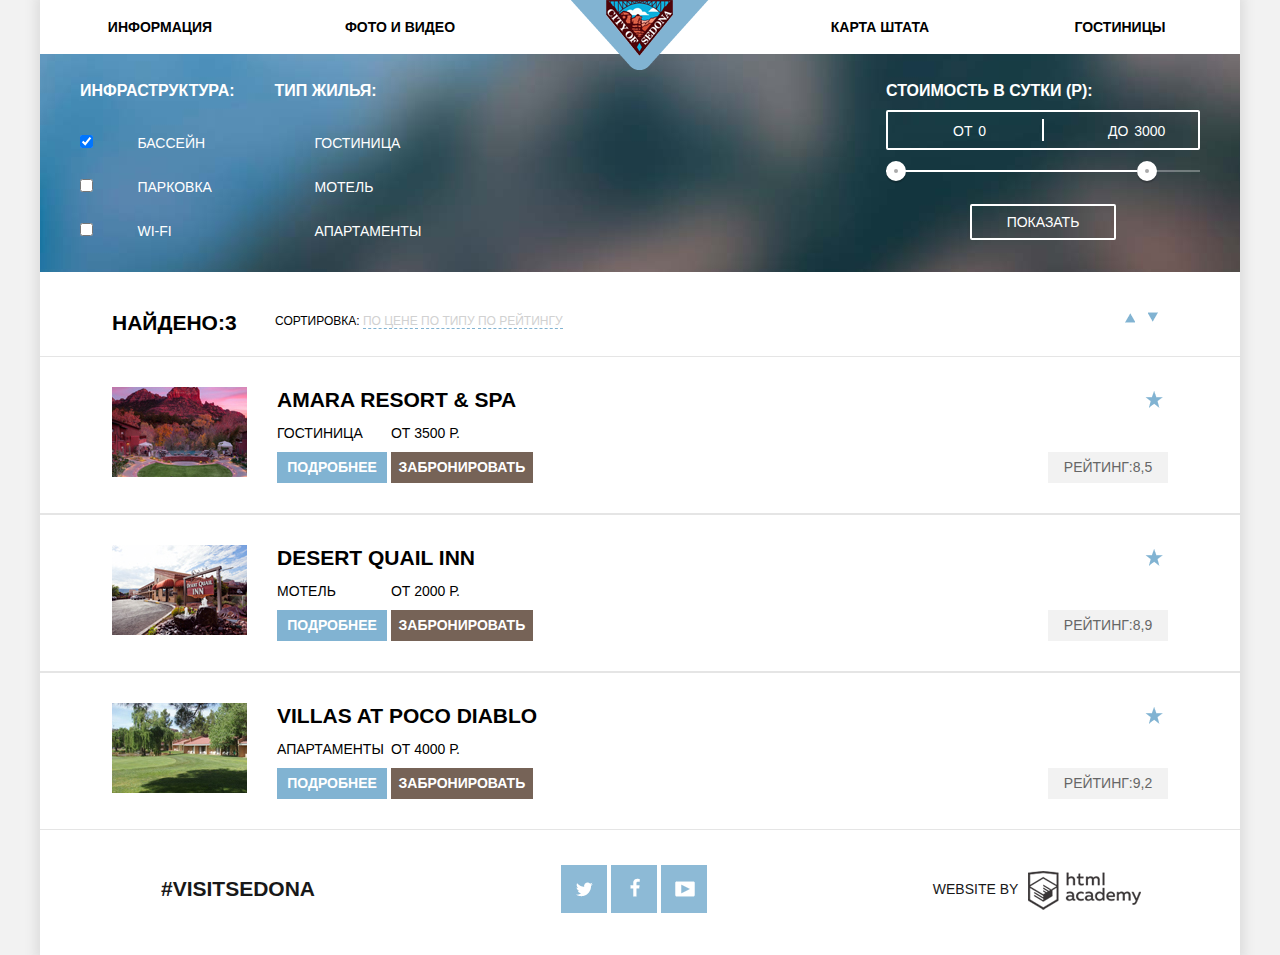
==== hotels.html @ 9c7e6ac4 "Декоративные элементы" ====
<!DOCTYPE html>
<html lang="ru">
  <head>
    <meta charset="utf-8">
    <title>Седона</title>
    <link rel="stylesheet" href="css/normalize.css">
    <link rel="stylesheet" href="css/style.css">
  </head>
  <body>
    <main class="container">
      <header class="main-header clearfix">
        <nav class="main-navigation">
            <ul class="left-side">
              <li>
                <a href="#">Информация</a>
              </li>
              <li>
                <a href="#">Фото и видео</a>
              </li>
            </ul>
            <a class="logo" href="#"><img src="img/main_page.png" width="138" height="70" alt="Седона"></a>
            <ul class="right-side">
              <li>
                <a href="#">Карта штата</a>
              </li>
              <li>
                <a href="#">Гостиницы</a>
              </li>
            </ul>
        </nav>    
      </header>
      <div class="search-form-hotels clearfix">
          <form type="post" action="#">
            <div class="infrastructure">
              <div class="form-title">Инфраструктура:</div>
              <input name="filters" id="pool" type="checkbox" checked value="бассейн">
              <label for="pool">Бассейн</label><br>
              <input name="filters" id="parking" type="checkbox" value="парковка">
              <label for="parking">Парковка</label><br>
              <input name="filters" id="wi-fi" type="checkbox" value="wi-fi">
              <label for="wi-fi">Wi-fi</label><br>
            </div>
            <div class="house-type">
              <div class="form-title">Тип жилья:</div>
              <input name="filters" id="hotel" type="checkbox" checked value="гостиница">
              <label for="hotel">Гостиница</label><br>
              <input name="filters" id="motel" type="checkbox" checked value="мотель">
              <label for="motel">Мотель</label><br>
              <input name="filters" id="apartments" type="checkbox" checked value="апартаменты">
              <label for="apartments">Апартаменты</label><br>
            </div>
            <div class="cost">
              <div class="form-title">Стоимость в сутки (Р):</div>
              <div class="price-control">
                <label class="min-price">от <input type="text" name="min-price" value="0"></label>
                <label class="max-price">до <input type="text" name="max-price" value="3000"></label>
              </div>              
              <div class="range-controls">
                <div class="scale">
                  <div class="bar"></div>
                </div>
                <div class="range-toggle range-toggle-min"></div>
                <div class="range-toggle range-toggle-max"></div>
              </div>
              <input class="btn-show" type="submit" value="Показать">
            </div>
          </form>
        </div>
        <div class="search-results">
          <div class="results-title clearfix">            
            <h2>Найдено:3</h2>
            <div class="sort-type">
              Сортировка:
              <a href="#">По цене</a>
              <a href="#">По типу</a>
              <a href="#">По рейтингу</a>
            </div>
            <div>
              <a href="#" class="ascending">По возрастанию</a>
              <a href="#" class="descending">По убыванию</a>
            </div>
          </div>
          <div class="results clearfix">
            <img class="results-img" src="img/hotel.jpg" width="135" height="90" alt="отель">
            <div class="results-info">
              <a href="#" class="hotel-name">Amara resort & Spa</a><br>
              <p class="hotel-type">Гостиница</p>
              <p class="hotel-price">от 3500 р.</p><br>
              <div class="details-btn"><a href="#">Подробнее</a></div>
              <div class="reserve-btn"><a href="#">Забронировать</a></div>
             </div>
            <div class="star star-4">четыре звезды</div>
            <div class="rating">Рейтинг:8,5</div>          
            </div>
          <div class="results clearfix">
            <img class="results-img" src="img/motel.jpg" width="135" height="90" alt="отель">
            <div class="results-info">
              <a href="#" class="hotel-name">Desert Quail Inn</a><br>
              <p class="hotel-type">Мотель</p>
              <p class="hotel-price">от 2000 р.</p><br>
              <div class="details-btn"><a href="#">Подробнее</a></div>
              <div class="reserve-btn"><a href="#">Забронировать</a></div>
            </div>
            <div class="star star-2">две звезды</div>
            <div class="rating">Рейтинг:8,9</div>
          </div>
          <div class="results clearfix">
            <img class="results-img" src="img/apartments.jpg" width="135" height="90" alt="отель">
            <div class="results-info">
              <a href="#" class="hotel-name">Villas at Poco Diablo</a><br>
              <p class="hotel-type">Апартаменты</p>
              <p class="hotel-price">от 4000 р.</p><br>
              <div class="details-btn"><a href="#">Подробнее</a></div>
              <div class="reserve-btn"><a href="#">Забронировать</a></div>
            </div>
            <div class="star star-3">три звезды</div>
            <div class="rating">Рейтинг:9,2</div>
          </div>
        </div>
    <footer class="main-footer">
        <div class="">
          <section class="footer-hashtag">
            <a href="#">#VISITSEDONA</a>
          </section>
          <section class="footer-social">
            <a class="social-btn social-btn-twt" href="#">Твиттер</a>
            <a class="social-btn social-btn-fb" href="#">Фейсбук</a>
            <a class="social-btn social-btn-tube" href="#">Ютьюб</a>
          </section>
           <section class="footer-copyright">
            <p>WEBSITE BY</p>
            <a class="btn-copyright" href="https://htmlacademy.ru"><img src="img/html_academy.png" width="113" height="39" alt="HTML Academy"></a>
          </section>
        </div>
      </footer>
    </main>
  </body>
</html>
---- css/style.css ----
body {
  font-size: 14px;
  line-height: 26px;
  font-family: "PT Sans", "arial", sans-serif;
  font-weight: 700;
  text-transform: uppercase;
  padding: 0;
  margin: 0;
  background-color: #f2f2f2;
}

.clearfix:after {
  content: "";
  display: table;
  clear: both;
}

.container {
  min-width: 768px;
  max-width: 1200px;
  margin: 0 auto;
  text-align: center;
  box-shadow: 0 0 10px 5px #dedede;
  background-color: #ffffff;
}

.main-navigation {
  position: relative;
}

.main-navigation a {
  color: #000000;
  text-decoration: none;
  padding: 14px 0;
  font-weight: bold;
  font-size: 14px;
  line-height: 26px;
  display: inline-block;
  vertical-align: top;
}

.main-navigation a:hover {
 color: #81b3d2; 
}

.main-navigation img {
  width: 138px;
  height: 70px;
  position: absolute;
  top: 0;
  left: 50%;
  z-index: 1;
  margin-left: -69px;
}

.main-navigation ul {
  display: table;
  table-layout: fixed;
  font-size: 0;
  width: 40%;
}

.main-navigation li {
  display: table-cell;
}

.left-side {
  float: left;
  padding: 0;
}

.right-side {
  float: right;
}

.main-img {
  padding: 0;
  font-size: 0;
  width: 100%;
  max-height: 509px;
  background-color: #e1edf5;
  position: relative;
  border: none;
}

.background {
  width: 100%;
  overflow: hidden;
  max-height: 509px;
}

.img-text {
  position: absolute;
  left: 50%;
  top: 78px;
  width: 458px;
  height: 352px;
  margin-bottom: 80px;
  margin-left: -229px;
}

.mask {
  position: absolute;
  bottom: 0;
  left: 0;
  width: 100%;
}

.main-info {
  font-size: 21px;
  line-height: 26px;
  margin-top: 61px;
}

.main-info-reasons {
  font-size: 14px;
  line-height: 26px;
  margin: 28px 0;
  font-weight: 100;
}

.reason-one {
  width: 100%;
  height: 256px;
  text-align: center;
  margin: 50px 0;
  font-size: 0;
}

.reason-one-general {
  width: 33%;
  height: 216px;
  float: left;
  background-color: #81b3d2;
  font-size: 21px;
  line-height: 21px;
  color: #ffffff;
  padding: 20px 0;
  margin: 0;  
}

.reason-headline {
  display: block;
  margin: 0;
  margin-top: 34px;
  font-size: 21px;
}

.reason-number {
  display: block;
  font-size: 14px;
  line-height: 21px;
  padding: 0 50px;
  margin-top: 24px;
  font-weight: 100;
}

.reason-text {
  display: inline-block;
  font-size: 14px;
  font-weight: 100;
  padding: 0 50px;
  margin-top: 6px;
}

.reason-one-img {
  width: 67%;
  height: 256px;
  float: right;
  overflow: hidden;
  padding: 0;
  margin: 0;
}

.reason-one-img img {
  width: 100%;
  height: 256px;
  overflow: hidden;
}

.features {
  height: 260px;
  display: inline-block;
  vertical-align: middle;
  text-align: center;
  margin: 10px 0;
}

.reason-content {
  width: 33%;
  float: left;
  margin-right: 6px;
}

.reason-content:nth-child(2) {
  margin-top: 1px;
}

.reason-content:last-child {
  margin-right: 0;
  margin-top: -3px;
}

.reason-content h3 {
  font-size: 21px;
  line-height: 21px;
}

.content-text {
  display: block;
  font-size: 14px;
  line-height: 21px;
  padding: 0 55px;
  margin-top: 24px;
  font-weight: 100;
}

.reason-two-img {
  width: 67%;
  float: left;
  height: 256px;
  overflow: hidden;
  padding: 0;
  margin: 0;
}

.reason-two-general {
  width: 33%;
  height: 216px;
  float: right;
  background-color: #81b3d2;
  font-size: 21px;
  line-height: 21px;
  color: #ffffff;
  padding: 20px 0;
  margin: 0; 
}

.reason-two .reason-text  {
  margin-top: 8px;
  padding: 0 45px;
}

.reasons {
  width: 100%;
  height: 200px;
  display: inline-block;
  vertical-align: middle;
  text-align: center;
  margin: 0;
  background-color: #eeeeee;
  padding: 27px 0;
}

.reason-rest-content {
  width: 33%;
  float: left;
  margin-right: 6px;
}

.reason-rest-content:last-child {
  margin-right: 0;
}

.reasons h3 {  
  font-size: 21px;
  line-height: 21px;
}

.reason-number {
  display: block;
  font-size: 14px;
  line-height: 21px;
  padding: 0 60px;
  margin-top: 24px;
  font-weight: 100;
  word-spacing: 2px;
}

.reason-rest-content .content-text {
  margin-top: 20px;
}

.hotel-reserve {
  margin-top: 57px;
}

.interest {
  font-size: 30px;
  margin-bottom: 30px;
}

.text {
  font-size: 14px;
  line-height: 24px;
  margin-bottom: 45px;
  font-weight: 100;
}

.search-form {
  width: 568px;
  margin: 0 auto;
  text-align: center;
  position: relative;
}

.form-btn {
  font-size: 21px;
  line-height: 27px;
  display: block;
  padding: 30px 0;
  text-decoration: none;
  color: #ffffff;
  background-color: #766357;
}

.form-hidden {
  padding: 55px;
  position: absolute;
  top: 85px;
  left: 0;
  background-color: #ffffff;
  text-align: left;
}

.dates {
  margin-bottom: 30px;
  width: 100%;
}

.dates label {
  display: inline-block;
  width: 93px;
  font-size: 14px;
  line-height: 26px;
  margin-right: 15px;
}

.dates input {
  display: inline-block;
  padding: 5px 10px;
  background-color: #f2f2f2;
  border: none;
  width: 325px;
}

.adults {
  margin-top: 3px;
  float:left;
}

.adults label {
  width: 93px;
  margin-right: 15px;
}

.adults input {
  padding: 5px 10px;
  background-color: #f2f2f2;
  border: none;
  width: 94px;
  margin-left: 20px;
}

.adults input:before {
  
}

.kids {
  margin-top: 3px;
  float: right;
}

.kids label {
  width: 100px;
  margin-right: 15px;
}

.kids input {
  padding: 5px 10px;
  background-color: #f2f2f2;
  border: none;
  width: 94px;
  margin-left: 10px;
}

.btn {
  width: 458px;
  background-color: #81b3d2;
  text-decoration: none;
  font-size: 21px;
  line-height: 26px;
  color: #ffffff;
  padding: 14px 0;
  margin-top: 55px;
  text-transform: uppercase;
}

.btn:hover {
  background-color: #669ec0;
}

.map {
  width: 100%;
  height: 593px;
  margin-bottom: -128px;
  overflow: hidden;
}

.search-form-hotels {
  width: 100%;
  background: #6686ac url(../img/back_filter.jpg) no-repeat center;
  color: #ffffff;
  text-align: left;
  padding-top: 26px;
  font-weight: 600;
  font-size: 16px;
  line-height: 21px;
}

.infrastructure {
  float: left;
  margin-left: 40px;
  padding-bottom: 30px;
}

.infrastructure label {
  display: inline-block;
  padding-left: 40px;
  font-size: 14px;
  font-weight: 100;
  margin-top: 23px;
  cursor: pointer;
}

.infrastructure input {
  position: relative;
}
  
.house-type {
  float: left;
  margin-left: 40px;
  padding-bottom: 30px;
}

.house-type label {
  display: inline-block;
  padding-left: 40px;
  font-size: 14px;
  font-weight: 100;
  margin-top: 23px;
  cursor: pointer;
}

.house-type input {
  display: none;
}

.cost {
  float: right;
  margin-right: 40px;
}

.form-title {
  margin-bottom: 9px;
  font-weight: 600;
  font-size: 16px;
  line-height: 21px;
}

.price-control {
  height: 36px;
  margin-bottom: 20px;
  border: 2px solid #ffffff;
  border-radius: 2px;
  font-size: 0;
  position: relative;
}

.price-control::after {
  content: "";
  position: absolute;
  width: 2px;
  height: 22px;
  background: #ffffff;
  top: 50%;
  left: 50%;
  transform: translate(-50%, -50%);
}

.price-control label {
  display: inline-block;
  font-size: 14px;
  line-height: 38px;
  vertical-align: top;
  cursor: pointer;
  font-weight: 100;
}

.price-control .min-price,
.price-control .max-price {
  width: 90px;
  padding-left: 65px;
}

.price-control input {
  width: 50px;
  margin: 0;
  margin-top: -1px;
  color: inherit;
  font: inherit;
  background: none;
  border: none;
}

.range-controls {
  position: relative;
  margin-bottom: 32px;
}

.range-controls .scale {
  height: 2px;
  background: rgba(255, 255, 255, 0.3);
}

.range-controls .bar {
  width: 80%;
  height: 2px;
  background: #ffffff;
}

.range-toggle {
  position: absolute;
  top: -9px;
  width: 4px;
  height: 4px;
  background: #ababab;
  border: 8px solid #ffffff;
  border-radius: 50%;
  box-shadow: 0 2px 1px 0 rgba(0, 1, 1, 0.2);
  cursor: pointer;
}

.range-toggle:hover {
  background: #1c4f80;
}

.range-toggle-min {
  left: 0;
}

.range-toggle-max {
  left: 80%;
}

.btn-show {
  display: block;
  margin: 0 auto;
  padding: 6px 35px;
  font-size: 14px;
  line-height: 20px;
  color: #ffffff;
  text-transform: uppercase;
  background: transparent;
  border: 2px solid #ffffff;
  border-radius: 2px;
  outline: none;
  cursor: pointer;
  font-weight: 200;
}

.btn-show:hover {
  color: #000000;
  background: #ffffff;
}

.search-results {
  width: 100%;
}

.results-title {
  display: inline-block;
  padding: 38px 0;
  width: 100%;
  position: relative;
}

.results-title h2 {
  position: absolute;
  left: 72px;  
  margin: 0;
  margin-right: 52px;
}

.sort-type {
  position: absolute;
  left: 235px;
  top: 40px;
  font-size: 12px;
  line-height: 18px;
  font-weight: 100;
}

.sort-type a {
  text-decoration: none;
  color: #d1d1d1;
  border-bottom: 1px dashed #81b3d2;
  cursor: pointer;
}

.ascending {
  text-decoration: none;
  font-size: 0;
  position: absolute;
  top: 40px;
  right: 105px;
  width: 10px;
  height: 11px;
  background: #ffffff url(../img/sprite.png) no-repeat center;
  background-position: -15px -54px;
  cursor: pointer;
}

.descending {
  text-decoration: none;
  font-size: 0;
  position: absolute;
  top: 40px;
  right: 82px;
  width: 10px;
  height: 11px;
  background: #ffffff url(../img/sprite.png) no-repeat center;
  background-position: -15px -54px;
  transform: rotate(180deg);
  cursor: pointer;
}

.sort-type a:hover {
  color: #81b3d2;
  border-bottom: 1px dashed #81b3d2;  
}

.results {
  border-top: 1px solid #e5e5e5;
  border-bottom: 1px solid #e5e5e5;
  padding: 30px 72px;
  position: relative;
}

.results-img {
  float: left;
  margin-right: 30px;
}

.results-info {
  float: left;
  text-align: left;
  vertical-align: top; 
  padding: 0;
}

.hotel-name {
  text-decoration: none;
  color: #000000;
  font-size: 21px;
  line-height: 26px;  
  cursor: pointer;
}

.hotel-name:hover {
  color: #a8c9df;
}

.results-info p {
  display: inline-block;
  margin: 8px 0;
  font-size: 14px;
  line-height: 21px;
  font-weight: 100;
  width: 110px;
}

.details-btn {
  display: inline-block;
  background-color: #81b3d2;
  width: 110px;
  text-align: center;
  font-size: 14px;
  line-height: 21px;
  color: #ffffff;
  padding: 5px 0;
  text-transform: uppercase;
  cursor: pointer;
}

.details-btn a {
  text-decoration: none;
  color: #ffffff;
}

.details-btn:hover {
  background-color: #669ec0;  
}

.reserve-btn {
  display: inline-block;
  background-color: #766357;
  width: 142px;
  text-align: center;
  font-size: 14px;
  line-height: 21px;
  color: #ffffff;
  padding: 5px 0;
  text-transform: uppercase;
  cursor: pointer;
}

.reserve-btn a {
  text-decoration: none;
  color: #ffffff;
}

.reserve-btn:hover {
  background-color: #604e43;
}

.star {
  position: absolute;
  top: 30px;
  right: 72px;
  width: 25px;
  font-size: 0;
  background: #ffffff url(../img/sprite.png) no-repeat center;
  background-position: -38px -185px;
}

.rating {  
  position: absolute;
  color: #666666;
  bottom: 30px;
  right: 72px;
  width: 110px;
  display: inline-block;
  background-color: #f2f2f2;
  font-size: 14px;
  line-height: 21px;
  font-weight: 100;
  padding: 5px;
}

.main-footer {
  color: #000000;
  background-color: #ffffff;
  min-height: 125px;
  position: relative;
  z-index: 1;
  opacity: 0.9;
}

.footer-hashtag {
  width: 33%;
  float: left;
  margin-top: 46px;
}

.footer-hashtag a {
  color: #000000;
  text-decoration: none;
  font-size: 21px;
  font-weight: bold;
}

.footer-social {
  width: 33%;
  float: left; 
  text-align: center;
  margin-top: 35px;
  font-size: 0;
}

.social-btn {
  display: inline-block;
  width: 46px;
  height: 48px;
  margin-right: 4px;
  background: #81b3d2 url(../img/sprite.png) no-repeat center;
  font-size: 0;
  vertical-align: top;
  text-decoration: none;
}

.social-btn:last-child {
  margin-right: 0;
}

.social-btn:hover {
  background-color: #669ec0;
}

.footer-copyright {
  width: 33%;
  float: right;
  margin-top: 32px;
}

.footer-copyright p {
  display: inline-block;
  vertical-align: top;
  margin-left: -10px;
  font-weight: 100;
}

.footer-copyright img {
  margin-left: 6px;
  margin-top: 9px;
}

.social-btn-fb {
    background-position: -21px -107px;
}

.sprite-star {
    background-position: -20px -200px;
}

.social-btn-tube {
    background-position: -26px -240px;
}

.social-btn-twt {
    background-position: -25px -305px;
}
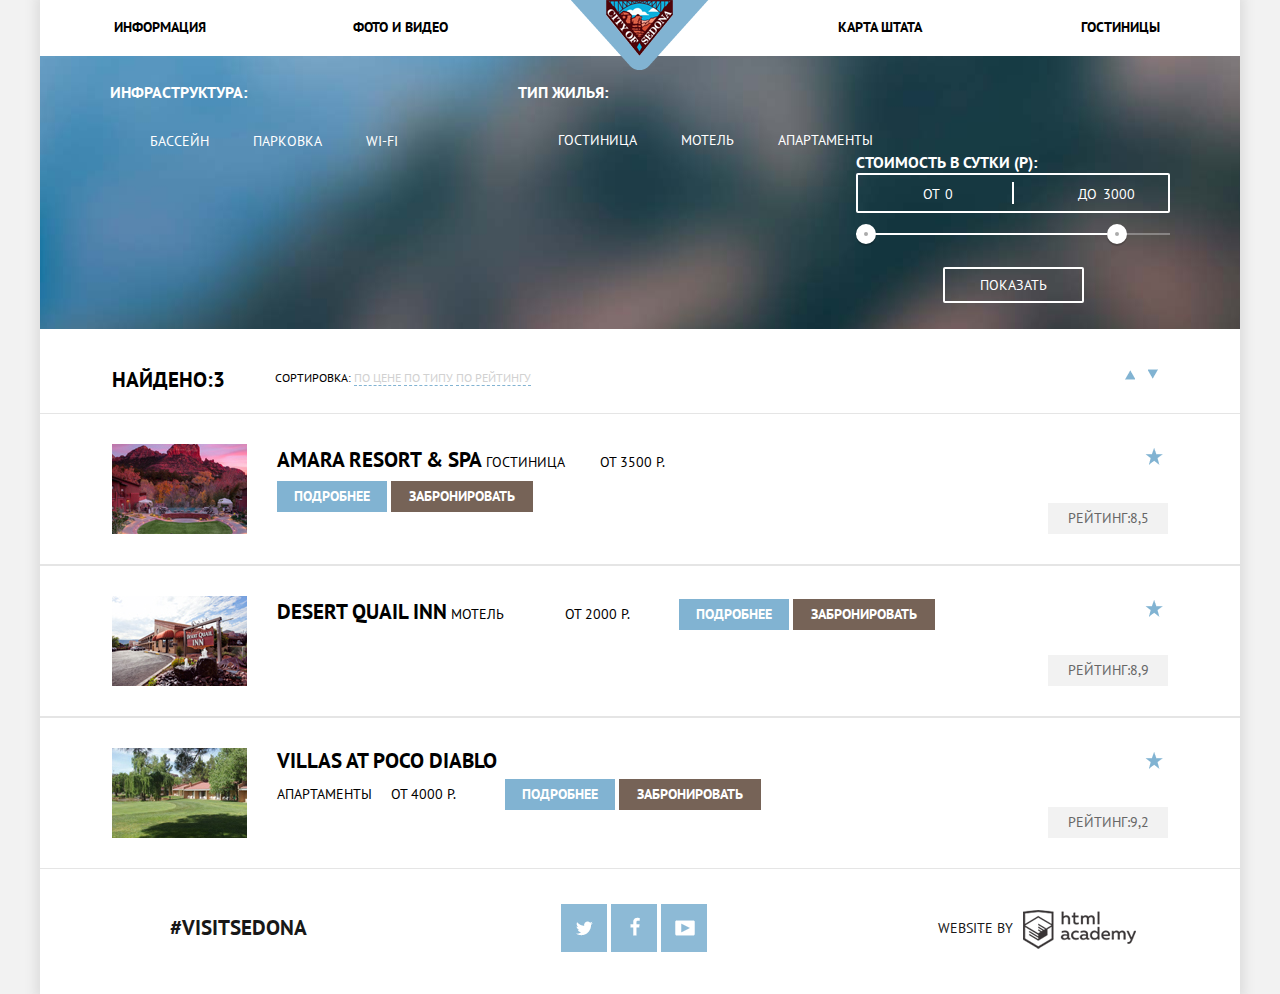
==== commit d0459ca5: "Правочки" ====
--- a/hotels.html
+++ b/hotels.html
@@ -3,6 +3,7 @@
   <head>
     <meta charset="utf-8">
     <title>Седона</title>
+    <link href='https://fonts.googleapis.com/css?family=PT+Sans:400,700&subset=latin,cyrillic' rel='stylesheet' type='text/css'>
     <link rel="stylesheet" href="css/normalize.css">
     <link rel="stylesheet" href="css/style.css">
   </head>
@@ -34,20 +35,20 @@
             <div class="infrastructure">
               <div class="form-title">Инфраструктура:</div>
               <input name="filters" id="pool" type="checkbox" checked value="бассейн">
-              <label for="pool">Бассейн</label><br>
+              <label for="pool">Бассейн</label>
               <input name="filters" id="parking" type="checkbox" value="парковка">
-              <label for="parking">Парковка</label><br>
+              <label for="parking">Парковка</label>
               <input name="filters" id="wi-fi" type="checkbox" value="wi-fi">
-              <label for="wi-fi">Wi-fi</label><br>
+              <label for="wi-fi">Wi-fi</label>
             </div>
             <div class="house-type">
               <div class="form-title">Тип жилья:</div>
               <input name="filters" id="hotel" type="checkbox" checked value="гостиница">
-              <label for="hotel">Гостиница</label><br>
+              <label for="hotel">Гостиница</label>
               <input name="filters" id="motel" type="checkbox" checked value="мотель">
-              <label for="motel">Мотель</label><br>
+              <label for="motel">Мотель</label>
               <input name="filters" id="apartments" type="checkbox" checked value="апартаменты">
-              <label for="apartments">Апартаменты</label><br>
+              <label for="apartments">Апартаменты</label>
             </div>
             <div class="cost">
               <div class="form-title">Стоимость в сутки (Р):</div>
@@ -83,7 +84,7 @@
           <div class="results clearfix">
             <img class="results-img" src="img/hotel.jpg" width="135" height="90" alt="отель">
             <div class="results-info">
-              <a href="#" class="hotel-name">Amara resort & Spa</a><br>
+              <a href="#" class="hotel-name">Amara resort & Spa</a>
               <p class="hotel-type">Гостиница</p>
               <p class="hotel-price">от 3500 р.</p><br>
               <div class="details-btn"><a href="#">Подробнее</a></div>
@@ -95,9 +96,9 @@
           <div class="results clearfix">
             <img class="results-img" src="img/motel.jpg" width="135" height="90" alt="отель">
             <div class="results-info">
-              <a href="#" class="hotel-name">Desert Quail Inn</a><br>
+              <a href="#" class="hotel-name">Desert Quail Inn</a>
               <p class="hotel-type">Мотель</p>
-              <p class="hotel-price">от 2000 р.</p><br>
+              <p class="hotel-price">от 2000 р.</p>
               <div class="details-btn"><a href="#">Подробнее</a></div>
               <div class="reserve-btn"><a href="#">Забронировать</a></div>
             </div>
@@ -109,7 +110,7 @@
             <div class="results-info">
               <a href="#" class="hotel-name">Villas at Poco Diablo</a><br>
               <p class="hotel-type">Апартаменты</p>
-              <p class="hotel-price">от 4000 р.</p><br>
+              <p class="hotel-price">от 4000 р.</p>
               <div class="details-btn"><a href="#">Подробнее</a></div>
               <div class="reserve-btn"><a href="#">Забронировать</a></div>
             </div>
--- a/css/style.css
+++ b/css/style.css
@@ -74,36 +74,22 @@
 }
 
 .main-img {
-  padding: 0;
-  font-size: 0;
-  width: 100%;
-  max-height: 509px;
-  background-color: #e1edf5;
-  position: relative;
-  border: none;
+  background: url(../img/white.png), url(../img/sedona.jpg);
+  background-color: #eledf5;
+  background-repeat: no-repeat;
+  background-position: 50% 100%, 50% 0;
+  background-size: 100% auto, auto;
 }
 
 .background {
-  width: 100%;
   overflow: hidden;
-  max-height: 509px;
 }
 
 .img-text {
-  position: absolute;
-  left: 50%;
-  top: 78px;
-  width: 458px;
-  height: 352px;
-  margin-bottom: 80px;
-  margin-left: -229px;
+  margin: 80px 0;
 }
 
 .mask {
-  position: absolute;
-  bottom: 0;
-  left: 0;
-  width: 100%;
 }
 
 .main-info {
@@ -128,21 +114,20 @@
 }
 
 .reason-one-general {
-  width: 33%;
-  height: 216px;
+  width: 33.33%;
+  height: 256px;
   float: left;
   background-color: #81b3d2;
   font-size: 21px;
   line-height: 21px;
   color: #ffffff;
-  padding: 20px 0;
-  margin: 0;  
+  padding: 20px 50px;
+  margin: 0;
+  box-sizing: border-box;
 }
 
 .reason-headline {
   display: block;
-  margin: 0;
-  margin-top: 34px;
   font-size: 21px;
 }
 
@@ -150,8 +135,6 @@
   display: block;
   font-size: 14px;
   line-height: 21px;
-  padding: 0 50px;
-  margin-top: 24px;
   font-weight: 100;
 }
 
@@ -159,12 +142,11 @@
   display: inline-block;
   font-size: 14px;
   font-weight: 100;
-  padding: 0 50px;
   margin-top: 6px;
 }
 
 .reason-one-img {
-  width: 67%;
+  width: 66.67%;
   height: 256px;
   float: right;
   overflow: hidden;
@@ -187,18 +169,8 @@
 }
 
 .reason-content {
-  width: 33%;
-  float: left;
-  margin-right: 6px;
-}
-
-.reason-content:nth-child(2) {
-  margin-top: 1px;
-}
-
-.reason-content:last-child {
-  margin-right: 0;
-  margin-top: -3px;
+  width: 33.33%;
+  float: left;
 }
 
 .reason-content h3 {
@@ -412,16 +384,16 @@
   background: #6686ac url(../img/back_filter.jpg) no-repeat center;
   color: #ffffff;
   text-align: left;
-  padding-top: 26px;
+  padding: 26px 0;
   font-weight: 600;
   font-size: 16px;
   line-height: 21px;
+  margin-top: 2px;
 }
 
 .infrastructure {
   float: left;
-  margin-left: 40px;
-  padding-bottom: 30px;
+  margin-left: 70px;
 }
 
 .infrastructure label {
@@ -429,18 +401,17 @@
   padding-left: 40px;
   font-size: 14px;
   font-weight: 100;
-  margin-top: 23px;
+  margin-top: 28px;
   cursor: pointer;
 }
 
 .infrastructure input {
-  position: relative;
+  display:none;
 }
   
 .house-type {
   float: left;
-  margin-left: 40px;
-  padding-bottom: 30px;
+  margin-left: 120px;
 }
 
 .house-type label {
@@ -448,7 +419,7 @@
   padding-left: 40px;
   font-size: 14px;
   font-weight: 100;
-  margin-top: 23px;
+  margin-top: 27px;
   cursor: pointer;
 }
 
@@ -458,11 +429,11 @@
 
 .cost {
   float: right;
-  margin-right: 40px;
+  margin-right: 70px;
+  margin-top: 1px;
 }
 
 .form-title {
-  margin-bottom: 9px;
   font-weight: 600;
   font-size: 16px;
   line-height: 21px;
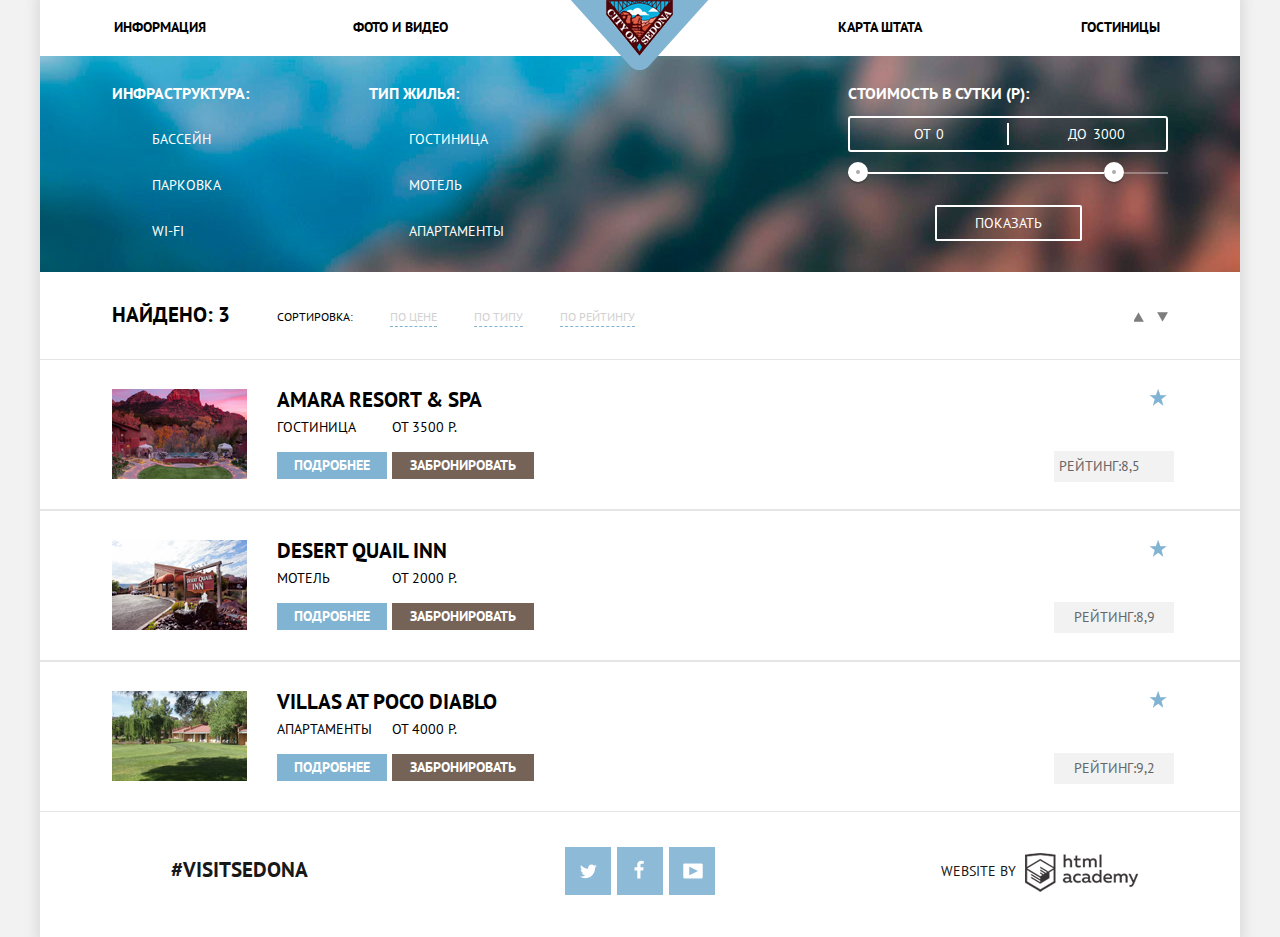
==== commit da7171b6: "Правки, опять." ====
--- a/hotels.html
+++ b/hotels.html
@@ -35,19 +35,25 @@
             <div class="infrastructure">
               <div class="form-title">Инфраструктура:</div>
               <input name="filters" id="pool" type="checkbox" checked value="бассейн">
+              <span class="checkbox-indicator"></span>
               <label for="pool">Бассейн</label>
               <input name="filters" id="parking" type="checkbox" value="парковка">
+              <span class="checkbox-indicator"></span>
               <label for="parking">Парковка</label>
               <input name="filters" id="wi-fi" type="checkbox" value="wi-fi">
+              <span class="checkbox-indicator"></span>
               <label for="wi-fi">Wi-fi</label>
             </div>
             <div class="house-type">
               <div class="form-title">Тип жилья:</div>
               <input name="filters" id="hotel" type="checkbox" checked value="гостиница">
+              <span class="checkbox-indicator"></span>
               <label for="hotel">Гостиница</label>
               <input name="filters" id="motel" type="checkbox" checked value="мотель">
+              <span class="checkbox-indicator"></span>
               <label for="motel">Мотель</label>
               <input name="filters" id="apartments" type="checkbox" checked value="апартаменты">
+              <span class="checkbox-indicator"></span>
               <label for="apartments">Апартаменты</label>
             </div>
             <div class="cost">
@@ -69,7 +75,7 @@
         </div>
         <div class="search-results">
           <div class="results-title clearfix">            
-            <h2>Найдено:3</h2>
+            <h2>Найдено: 3</h2>
             <div class="sort-type">
               Сортировка:
               <a href="#">По цене</a>
@@ -86,21 +92,25 @@
             <div class="results-info">
               <a href="#" class="hotel-name">Amara resort & Spa</a>
               <p class="hotel-type">Гостиница</p>
-              <p class="hotel-price">от 3500 р.</p><br>
-              <div class="details-btn"><a href="#">Подробнее</a></div>
-              <div class="reserve-btn"><a href="#">Забронировать</a></div>
-             </div>
+              <p class="hotel-price">от 3500 р.</p>
+              <div class="buttons">
+                <div class="details-btn"><a href="#">Подробнее</a></div>
+                <div class="reserve-btn"><a href="#">Забронировать</a></div>
+              </div>
             <div class="star star-4">четыре звезды</div>
-            <div class="rating">Рейтинг:8,5</div>          
+            <div class="rating">Рейтинг:8,5</div>      
             </div>
+          </div>
           <div class="results clearfix">
             <img class="results-img" src="img/motel.jpg" width="135" height="90" alt="отель">
             <div class="results-info">
               <a href="#" class="hotel-name">Desert Quail Inn</a>
               <p class="hotel-type">Мотель</p>
               <p class="hotel-price">от 2000 р.</p>
-              <div class="details-btn"><a href="#">Подробнее</a></div>
-              <div class="reserve-btn"><a href="#">Забронировать</a></div>
+              <div class="buttons">
+                <div class="details-btn"><a href="#">Подробнее</a></div>
+                <div class="reserve-btn"><a href="#">Забронировать</a></div>
+              </div>
             </div>
             <div class="star star-2">две звезды</div>
             <div class="rating">Рейтинг:8,9</div>
@@ -108,18 +118,20 @@
           <div class="results clearfix">
             <img class="results-img" src="img/apartments.jpg" width="135" height="90" alt="отель">
             <div class="results-info">
-              <a href="#" class="hotel-name">Villas at Poco Diablo</a><br>
+              <a href="#" class="hotel-name">Villas at Poco Diablo</a>
               <p class="hotel-type">Апартаменты</p>
               <p class="hotel-price">от 4000 р.</p>
-              <div class="details-btn"><a href="#">Подробнее</a></div>
-              <div class="reserve-btn"><a href="#">Забронировать</a></div>
+              <div class="buttons">
+                <div class="details-btn"><a href="#">Подробнее</a></div>
+                <div class="reserve-btn"><a href="#">Забронировать</a></div>
+              </div>
             </div>
             <div class="star star-3">три звезды</div>
             <div class="rating">Рейтинг:9,2</div>
           </div>
         </div>
     <footer class="main-footer">
-        <div class="">
+        <div class="footer">
           <section class="footer-hashtag">
             <a href="#">#VISITSEDONA</a>
           </section>
@@ -128,9 +140,9 @@
             <a class="social-btn social-btn-fb" href="#">Фейсбук</a>
             <a class="social-btn social-btn-tube" href="#">Ютьюб</a>
           </section>
-           <section class="footer-copyright">
+          <section class="footer-copyright">
             <p>WEBSITE BY</p>
-            <a class="btn-copyright" href="https://htmlacademy.ru"><img src="img/html_academy.png" width="113" height="39" alt="HTML Academy"></a>
+            <a class="btn-copyright" href="https://htmlacademy.ru"></a>
           </section>
         </div>
       </footer>
--- a/css/style.css
+++ b/css/style.css
@@ -40,7 +40,7 @@
 }
 
 .main-navigation a:hover {
- color: #81b3d2; 
+ color: #81b3d2;
 }
 
 .main-navigation img {
@@ -73,11 +73,11 @@
   float: right;
 }
 
-.main-img {
+.main-img {  
   background: url(../img/white.png), url(../img/sedona.jpg);
   background-color: #eledf5;
   background-repeat: no-repeat;
-  background-position: 50% 100%, 50% 0;
+  background-position: 50% 100%, 50% 29%;
   background-size: 100% auto, auto;
 }
 
@@ -86,10 +86,7 @@
 }
 
 .img-text {
-  margin: 80px 0;
-}
-
-.mask {
+  margin: 75px 0;
 }
 
 .main-info {
@@ -101,13 +98,12 @@
 .main-info-reasons {
   font-size: 14px;
   line-height: 26px;
-  margin: 28px 0;
+  margin: 26px 0;
   font-weight: 100;
 }
 
 .reason-one {
   width: 100%;
-  height: 256px;
   text-align: center;
   margin: 50px 0;
   font-size: 0;
@@ -121,7 +117,7 @@
   font-size: 21px;
   line-height: 21px;
   color: #ffffff;
-  padding: 20px 50px;
+  padding: 35px 40px;
   margin: 0;
   box-sizing: border-box;
 }
@@ -139,33 +135,26 @@
 }
 
 .reason-text {
-  display: inline-block;
-  font-size: 14px;
-  font-weight: 100;
-  margin-top: 6px;
+  display: block;
+  font-size: 14px;
+  font-weight: 100;
+  margin: 20px 0;
 }
 
 .reason-one-img {
   width: 66.67%;
-  height: 256px;
   float: right;
+}
+
+.reason-one-img img {
   overflow: hidden;
-  padding: 0;
-  margin: 0;
-}
-
-.reason-one-img img {
-  width: 100%;
-  height: 256px;
-  overflow: hidden;
 }
 
 .features {
-  height: 260px;
-  display: inline-block;
-  vertical-align: middle;
+  display: inline-block;
+  vertical-align: top;
   text-align: center;
-  margin: 10px 0;
+  margin-bottom: 67px;
 }
 
 .reason-content {
@@ -176,6 +165,7 @@
 .reason-content h3 {
   font-size: 21px;
   line-height: 21px;
+  margin-top: 18px;
 }
 
 .content-text {
@@ -188,53 +178,40 @@
 }
 
 .reason-two-img {
-  width: 67%;
-  float: left;
+  width: 66.67%;
+  float: left;
+  overflow: hidden;
+}
+
+.reason-two-general {
+  width: 33.33%;
   height: 256px;
-  overflow: hidden;
-  padding: 0;
-  margin: 0;
-}
-
-.reason-two-general {
-  width: 33%;
-  height: 216px;
   float: right;
   background-color: #81b3d2;
   font-size: 21px;
   line-height: 21px;
   color: #ffffff;
-  padding: 20px 0;
-  margin: 0; 
-}
-
-.reason-two .reason-text  {
-  margin-top: 8px;
-  padding: 0 45px;
+  box-sizing: border-box;
+  padding: 35px 40px;
 }
 
 .reasons {
   width: 100%;
-  height: 200px;
-  display: inline-block;
-  vertical-align: middle;
+  display: inline-block;
+  vertical-align: top;
   text-align: center;
-  margin: 0;
   background-color: #eeeeee;
-  padding: 27px 0;
 }
 
 .reason-rest-content {
-  width: 33%;
-  float: left;
-  margin-right: 6px;
-}
-
-.reason-rest-content:last-child {
-  margin-right: 0;
-}
-
-.reasons h3 {  
+  width: 33.33%;
+  float: left;
+  padding: 25px 20px;
+  padding-bottom: 40px;
+  box-sizing: border-box;
+}
+
+.reasons-headline {  
   font-size: 21px;
   line-height: 21px;
 }
@@ -244,17 +221,21 @@
   font-size: 14px;
   line-height: 21px;
   padding: 0 60px;
-  margin-top: 24px;
-  font-weight: 100;
-  word-spacing: 2px;
-}
-
-.reason-rest-content .content-text {
-  margin-top: 20px;
+  margin-top: 25px;
+  margin-bottom: 22px;
+  font-weight: 100;
+}
+
+.reason-rest-text {
+  display: block;
+  font-size: 14px;
+  line-height: 21px;
+  padding: 0 40px;
+  font-weight: 100;
 }
 
 .hotel-reserve {
-  margin-top: 57px;
+  margin-top: 60px;
 }
 
 .interest {
@@ -265,7 +246,7 @@
 .text {
   font-size: 14px;
   line-height: 24px;
-  margin-bottom: 45px;
+  margin-bottom: 47px;
   font-weight: 100;
 }
 
@@ -286,13 +267,17 @@
   background-color: #766357;
 }
 
-.form-hidden {
+.form {
   padding: 55px;
   position: absolute;
   top: 85px;
   left: 0;
   background-color: #ffffff;
-  text-align: left;
+  text-align: left;  
+}
+
+.form-hidden {
+  display: none;
 }
 
 .dates {
@@ -302,6 +287,7 @@
 
 .dates label {
   display: inline-block;
+  vertical-align: middle;
   width: 93px;
   font-size: 14px;
   line-height: 26px;
@@ -310,50 +296,115 @@
 
 .dates input {
   display: inline-block;
+  vertical-align: middle;
   padding: 5px 10px;
   background-color: #f2f2f2;
   border: none;
-  width: 325px;
-}
-
-.adults {
-  margin-top: 3px;
-  float:left;
-}
-
-.adults label {
-  width: 93px;
-  margin-right: 15px;
-}
-
-.adults input {
-  padding: 5px 10px;
+  width: 289px;
+}
+
+.dates input:hover {
+  background-color: #ebebeb;
+}
+
+.calendar {
+  display: inline-block;
+  vertical-align: middle;
+  width: 38px;
+  height: 38px;
   background-color: #f2f2f2;
   border: none;
-  width: 94px;
-  margin-left: 20px;
-}
-
-.adults input:before {
-  
+  margin-left: -5px;
+  background-image: url(../img/sprite.png);
+  background-position: -42px -73px;
+}
+
+.calendar:hover {
+  background-color: #ebebeb;
+  background-position: -42px -3px;
+}
+
+.adults {
+  float: left;
+}
+
+.adults label {
+  display: inline-block;
+  vertical-align: middle;
+  width: 93px;
+  margin-right: 20px;
+}
+
+.increase {
+  display: inline-block;
+  vertical-align: middle;
+  width: 38px;
+  height: 38px;
+  font-size: 26px;
+  background-color: #f2f2f2;
+  border: none;
+  margin-left: -5px;
+  color: #a9a9a9;
+  cursor: pointer;
+}
+
+.increase:hover {
+  color: #000000;
+}
+
+.decrease {  
+  display: inline-block;
+  vertical-align: middle;
+  width: 38px;
+  height: 38px;
+  font-size: 26px;
+  background-color: #f2f2f2;
+  border: none;
+  margin-left: -5px;
+  color: #a9a9a9;
+  cursor: pointer;
+}
+
+.decrease:hover {
+  color: #000000;
+}
+
+.adults input {
+  display: inline-block;
+  vertical-align: middle;
+  text-align: center;
+  padding: 6px 10px;
+  background-color: #f2f2f2;
+  border: none;
+  width: 25px;
+  margin-left: -5px;
 }
 
 .kids {
-  margin-top: 3px;
+  display: inline-block;
+  vertical-align: middle;
   float: right;
 }
 
 .kids label {
   width: 100px;
-  margin-right: 15px;
+  margin-right: 27px;
 }
 
 .kids input {
-  padding: 5px 10px;
+  display: inline-block;
+  vertical-align: middle;
+  text-align: center;
+  padding: 6px 10px;
   background-color: #f2f2f2;
   border: none;
-  width: 94px;
-  margin-left: 10px;
+  width: 20px;
+  margin-left: -5px;
+}
+
+input[type=number]::-webkit-inner-spin-button, 
+input[type=number]::-webkit-outer-spin-button { 
+  -webkit-appearance: none;  
 }
 
 .btn {
@@ -363,9 +414,10 @@
   font-size: 21px;
   line-height: 26px;
   color: #ffffff;
-  padding: 14px 0;
+  padding: 16px 0;
   margin-top: 55px;
   text-transform: uppercase;
+  border: none;
 }
 
 .btn:hover {
@@ -381,10 +433,11 @@
 
 .search-form-hotels {
   width: 100%;
-  background: #6686ac url(../img/back_filter.jpg) no-repeat center;
+  background: #6686ac url(../img/back_filter.jpg);
   color: #ffffff;
+  background-position: 0 50%;
   text-align: left;
-  padding: 26px 0;
+  padding: 30px 0;
   font-weight: 600;
   font-size: 16px;
   line-height: 21px;
@@ -393,57 +446,71 @@
 
 .infrastructure {
   float: left;
-  margin-left: 70px;
+  margin-left: 6%;
 }
 
 .infrastructure label {
-  display: inline-block;
+  display: block;
   padding-left: 40px;
   font-size: 14px;
   font-weight: 100;
-  margin-top: 28px;
-  cursor: pointer;
+  margin-top: 25px;
+  cursor: pointer;
+  position: relative;
+}
+
+.checkbox-indicator {
+  position: absolute;
+  display: block;
+  margin-top: 25px;
+  width: 24px;
+  height: 22px;
+  background-image: url(../img/sprite.png) no-repeat center;
+  background-position: -5px -5px;
 }
 
 .infrastructure input {
-  display:none;
+  display: none;
 }
   
 .house-type {
   float: left;
-  margin-left: 120px;
+  margin-left: 10%;
 }
 
 .house-type label {
-  display: inline-block;
+  display: block;
   padding-left: 40px;
   font-size: 14px;
   font-weight: 100;
-  margin-top: 27px;
-  cursor: pointer;
-}
-
-.house-type input {
+  margin-top: 25px;
+  cursor: pointer;
+}
+
+.house-type input[type="checkbox"] {
   display: none;
 }
 
 .cost {
   float: right;
-  margin-right: 70px;
-  margin-top: 1px;
+  margin-right: 6%;
+  width: 320px;
 }
 
 .form-title {
-  font-weight: 600;
+  font-weight: 700;
   font-size: 16px;
   line-height: 21px;
+  margin-top: -3px;
+  margin-bottom: 9px;
 }
 
 .price-control {
-  height: 36px;
+  height: 32px;
+  margin-top: 12px;
   margin-bottom: 20px;
   border: 2px solid #ffffff;
-  border-radius: 2px;
+  border-radius: 3px;
   font-size: 0;
   position: relative;
 }
@@ -461,32 +528,32 @@
 
 .price-control label {
   display: inline-block;
-  font-size: 14px;
-  line-height: 38px;
   vertical-align: top;
-  cursor: pointer;
-  font-weight: 100;
+  font-size: 14px;
+  font-weight: 100;
+  line-height: 30px;
+  cursor: pointer;
+  padding-left: 64px;
 }
 
 .price-control .min-price,
 .price-control .max-price {
   width: 90px;
-  padding-left: 65px;
 }
 
 .price-control input {
   width: 50px;
   margin: 0;
-  margin-top: -1px;
   color: inherit;
   font: inherit;
   background: none;
   border: none;
+  outline: none;
 }
 
 .range-controls {
   position: relative;
-  margin-bottom: 32px;
+  margin-bottom: 35px;
 }
 
 .range-controls .scale {
@@ -502,7 +569,7 @@
 
 .range-toggle {
   position: absolute;
-  top: -9px;
+  top: -10px;
   width: 4px;
   height: 4px;
   background: #ababab;
@@ -527,7 +594,8 @@
 .btn-show {
   display: block;
   margin: 0 auto;
-  padding: 6px 35px;
+  margin-top: -4px;
+  padding: 6px 38px;
   font-size: 14px;
   line-height: 20px;
   color: #ffffff;
@@ -537,7 +605,7 @@
   border-radius: 2px;
   outline: none;
   cursor: pointer;
-  font-weight: 200;
+  font-weight: 100;
 }
 
 .btn-show:hover {
@@ -550,33 +618,40 @@
 }
 
 .results-title {
-  display: inline-block;
-  padding: 38px 0;
+  padding: 13px 0;
   width: 100%;
   position: relative;
+  box-sizing: border-box;
 }
 
 .results-title h2 {
-  position: absolute;
-  left: 72px;  
-  margin: 0;
-  margin-right: 52px;
+  display: block;
+  float: left;
+  padding-left: 6%; 
+  margin-right: 47px;
 }
 
 .sort-type {
-  position: absolute;
-  left: 235px;
-  top: 40px;
+  display: block;
+  float: left;
+  margin-top: 23px;
   font-size: 12px;
   line-height: 18px;
   font-weight: 100;
 }
 
 .sort-type a {
+  margin-left: 34px;
+  display: inline-block;
   text-decoration: none;
   color: #d1d1d1;
   border-bottom: 1px dashed #81b3d2;
   cursor: pointer;
+}
+
+.sort-type a:active {
+  color: #81b3d2;
+  border-bottom: none;
 }
 
 .ascending {
@@ -584,26 +659,47 @@
   font-size: 0;
   position: absolute;
   top: 40px;
-  right: 105px;
+  right: 96px;
   width: 10px;
   height: 11px;
   background: #ffffff url(../img/sprite.png) no-repeat center;
-  background-position: -15px -54px;
-  cursor: pointer;
+  background-position: -15px -14px;
+  cursor: pointer;
+  transform: rotate(180deg);
+  opacity: 0.5;
+}
+
+.ascending:hover {
+  opacity: 1;
+}
+
+.ascending:active {
+  opacity: 1;
+  background-position: -15px -51px;
 }
 
 .descending {
   text-decoration: none;
   font-size: 0;
   position: absolute;
-  top: 40px;
-  right: 82px;
-  width: 10px;
+  top: 39px;
+  right: 72px;
+  width: 11px;
   height: 11px;
   background: #ffffff url(../img/sprite.png) no-repeat center;
-  background-position: -15px -54px;
-  transform: rotate(180deg);
-  cursor: pointer;
+  background-position: -15px -14px;
+  cursor: pointer;
+  opacity: 0.5;
+}
+
+.descending:hover {
+  opacity: 1;
+  background-position: -15px -14px;
+}
+
+.descending:active {
+  opacity: 1;
+  background-position: -15px -51px;
 }
 
 .sort-type a:hover {
@@ -614,27 +710,31 @@
 .results {
   border-top: 1px solid #e5e5e5;
   border-bottom: 1px solid #e5e5e5;
-  padding: 30px 72px;
+  padding: 0 6%;
   position: relative;
+  font-size: 0;
 }
 
 .results-img {
-  float: left;
+  display: block;
+  float: left;
+  margin: 29px 0;
   margin-right: 30px;
 }
 
 .results-info {
   float: left;
   text-align: left;
-  vertical-align: top; 
-  padding: 0;
+  vertical-align: top;
+  margin: 29px 0;
 }
 
 .hotel-name {
+  display: block;
   text-decoration: none;
   color: #000000;
   font-size: 21px;
-  line-height: 26px;  
+  line-height: 21px;  
   cursor: pointer;
 }
 
@@ -644,24 +744,33 @@
 
 .results-info p {
   display: inline-block;
-  margin: 8px 0;
+  margin-top: 7px;
+  margin-right: 5px;
+  margin-bottom: 14px;
   font-size: 14px;
   line-height: 21px;
   font-weight: 100;
   width: 110px;
 }
 
+.buttons {
+  display: block;
+  margin-bottom: -3px;
+}
+
 .details-btn {
   display: inline-block;
+  vertical-align: top;
   background-color: #81b3d2;
   width: 110px;
   text-align: center;
   font-size: 14px;
   line-height: 21px;
   color: #ffffff;
-  padding: 5px 0;
+  padding: 3px 0;
   text-transform: uppercase;
   cursor: pointer;
+  margin-right: 5px;
 }
 
 .details-btn a {
@@ -681,7 +790,7 @@
   font-size: 14px;
   line-height: 21px;
   color: #ffffff;
-  padding: 5px 0;
+  padding: 3px 0;
   text-transform: uppercase;
   cursor: pointer;
 }
@@ -697,8 +806,8 @@
 
 .star {
   position: absolute;
-  top: 30px;
-  right: 72px;
+  top: 25px;
+  right: 68px;
   width: 25px;
   font-size: 0;
   background: #ffffff url(../img/sprite.png) no-repeat center;
@@ -708,8 +817,8 @@
 .rating {  
   position: absolute;
   color: #666666;
-  bottom: 30px;
-  right: 72px;
+  bottom: 27px;
+  right: 66px;
   width: 110px;
   display: inline-block;
   background-color: #f2f2f2;
@@ -724,14 +833,13 @@
   background-color: #ffffff;
   min-height: 125px;
   position: relative;
-  z-index: 1;
   opacity: 0.9;
 }
 
 .footer-hashtag {
-  width: 33%;
-  float: left;
-  margin-top: 46px;
+  width: 33.33%;
+  float: left;
+  margin-top: 45px;
 }
 
 .footer-hashtag a {
@@ -742,7 +850,7 @@
 }
 
 .footer-social {
-  width: 33%;
+  width: 33.33%;
   float: left; 
   text-align: center;
   margin-top: 35px;
@@ -753,11 +861,10 @@
   display: inline-block;
   width: 46px;
   height: 48px;
-  margin-right: 4px;
   background: #81b3d2 url(../img/sprite.png) no-repeat center;
-  font-size: 0;
   vertical-align: top;
   text-decoration: none;
+  margin-right: 6px;
 }
 
 .social-btn:last-child {
@@ -769,7 +876,7 @@
 }
 
 .footer-copyright {
-  width: 33%;
+  width: 33.33%;
   float: right;
   margin-top: 32px;
 }
@@ -777,17 +884,25 @@
 .footer-copyright p {
   display: inline-block;
   vertical-align: top;
-  margin-left: -10px;
-  font-weight: 100;
-}
-
-.footer-copyright img {
-  margin-left: 6px;
-  margin-top: 9px;
+  font-weight: 100;
+}
+
+.footer-copyright a {
+  display: inline-block;
+  width: 115px;
+  height: 40px;
+  background-image: url(../img/sprite.png);
+  background-position: -3px -493px;
+  margin-left: 4px;
+  margin-top: 8px;
+}
+
+.footer-copyright a:hover {
+  background-position: -3px -556px;
 }
 
 .social-btn-fb {
-    background-position: -21px -107px;
+    background-position: -23px -107px;
 }
 
 .sprite-star {
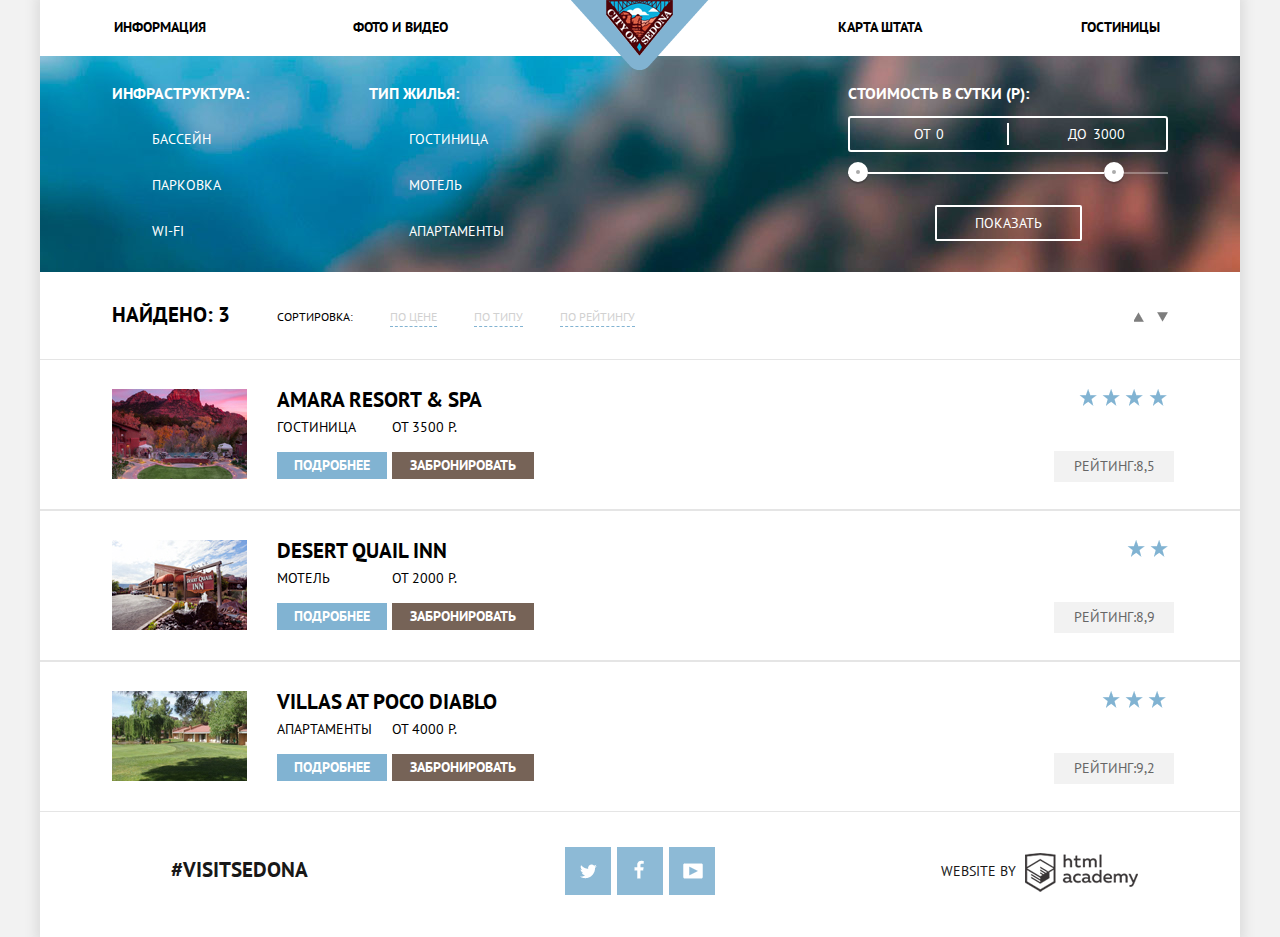
==== commit d722a46a: "Sedona has changed." ====
--- a/hotels.html
+++ b/hotels.html
@@ -31,29 +31,23 @@
         </nav>    
       </header>
       <div class="search-form-hotels clearfix">
-          <form type="post" action="#">
+          <form method="post" action="#">
             <div class="infrastructure">
               <div class="form-title">Инфраструктура:</div>
               <input name="filters" id="pool" type="checkbox" checked value="бассейн">
-              <span class="checkbox-indicator"></span>
               <label for="pool">Бассейн</label>
               <input name="filters" id="parking" type="checkbox" value="парковка">
-              <span class="checkbox-indicator"></span>
               <label for="parking">Парковка</label>
               <input name="filters" id="wi-fi" type="checkbox" value="wi-fi">
-              <span class="checkbox-indicator"></span>
               <label for="wi-fi">Wi-fi</label>
             </div>
             <div class="house-type">
               <div class="form-title">Тип жилья:</div>
               <input name="filters" id="hotel" type="checkbox" checked value="гостиница">
-              <span class="checkbox-indicator"></span>
               <label for="hotel">Гостиница</label>
               <input name="filters" id="motel" type="checkbox" checked value="мотель">
-              <span class="checkbox-indicator"></span>
               <label for="motel">Мотель</label>
               <input name="filters" id="apartments" type="checkbox" checked value="апартаменты">
-              <span class="checkbox-indicator"></span>
               <label for="apartments">Апартаменты</label>
             </div>
             <div class="cost">
--- a/css/style.css
+++ b/css/style.css
@@ -98,14 +98,14 @@
 .main-info-reasons {
   font-size: 14px;
   line-height: 26px;
-  margin: 26px 0;
+  margin-top: 26px;
+  margin-bottom: 50px;
   font-weight: 100;
 }
 
 .reason-one {
   width: 100%;
   text-align: center;
-  margin: 50px 0;
   font-size: 0;
 }
 
@@ -117,8 +117,7 @@
   font-size: 21px;
   line-height: 21px;
   color: #ffffff;
-  padding: 35px 40px;
-  margin: 0;
+  padding: 35px;
   box-sizing: border-box;
 }
 
@@ -131,6 +130,9 @@
   display: block;
   font-size: 14px;
   line-height: 21px;
+  padding: 0 60px;
+  margin-top: 25px;
+  margin-bottom: 22px;
   font-weight: 100;
 }
 
@@ -138,28 +140,24 @@
   display: block;
   font-size: 14px;
   font-weight: 100;
-  margin: 20px 0;
+  margin-top: -3px;
 }
 
 .reason-one-img {
   width: 66.67%;
+  height: 256px;
   float: right;
-}
-
-.reason-one-img img {
   overflow: hidden;
 }
 
-.features {
-  display: inline-block;
-  vertical-align: top;
-  text-align: center;
-  margin-bottom: 67px;
-}
-
 .reason-content {
+  display: block;
+  vertical-align: middle;
   width: 33.33%;
-  float: left;
+  padding-top: 62px;
+  height: 330px;
+  float: left;
+  box-sizing: border-box;
 }
 
 .reason-content h3 {
@@ -179,6 +177,7 @@
 
 .reason-two-img {
   width: 66.67%;
+  height: 256px;
   float: left;
   overflow: hidden;
 }
@@ -205,9 +204,9 @@
 
 .reason-rest-content {
   width: 33.33%;
-  float: left;
-  padding: 25px 20px;
-  padding-bottom: 40px;
+  height: 256px;
+  float: left;
+  padding: 27px 20px;
   box-sizing: border-box;
 }
 
@@ -216,16 +215,6 @@
   line-height: 21px;
 }
 
-.reason-number {
-  display: block;
-  font-size: 14px;
-  line-height: 21px;
-  padding: 0 60px;
-  margin-top: 25px;
-  margin-bottom: 22px;
-  font-weight: 100;
-}
-
 .reason-rest-text {
   display: block;
   font-size: 14px;
@@ -235,7 +224,7 @@
 }
 
 .hotel-reserve {
-  margin-top: 60px;
+  margin-top: 56px;
 }
 
 .interest {
@@ -268,6 +257,7 @@
 }
 
 .form {
+  display: block;
   padding: 55px;
   position: absolute;
   top: 85px;
@@ -278,6 +268,10 @@
 
 .form-hidden {
   display: none;
+}
+
+.form-show {
+  display: block;
 }
 
 .dates {
@@ -321,7 +315,7 @@
 
 .calendar:hover {
   background-color: #ebebeb;
-  background-position: -42px -3px;
+  background-position: -42px -4px;
 }
 
 .adults {
@@ -459,13 +453,12 @@
   position: relative;
 }
 
-.checkbox-indicator {
-  position: absolute;
-  display: block;
-  margin-top: 25px;
+label::before {
+  display: block;
+  
   width: 24px;
   height: 22px;
-  background-image: url(../img/sprite.png) no-repeat center;
+  background: url(../img/sprite.png);
   background-position: -5px -5px;
 }
 
@@ -811,16 +804,30 @@
   width: 25px;
   font-size: 0;
   background: #ffffff url(../img/sprite.png) no-repeat center;
-  background-position: -38px -185px;
-}
+  background-position: -35px -185px;
+}
+
+.star-4 {
+  width: 98px;
+}
+
+.star-2 {
+  width: 50px;
+}
+
+.star-3 {
+  width: 75px;
+}
+
 
 .rating {  
   position: absolute;
+  text-align: center;
   color: #666666;
   bottom: 27px;
   right: 66px;
   width: 110px;
-  display: inline-block;
+  display: block;
   background-color: #f2f2f2;
   font-size: 14px;
   line-height: 21px;
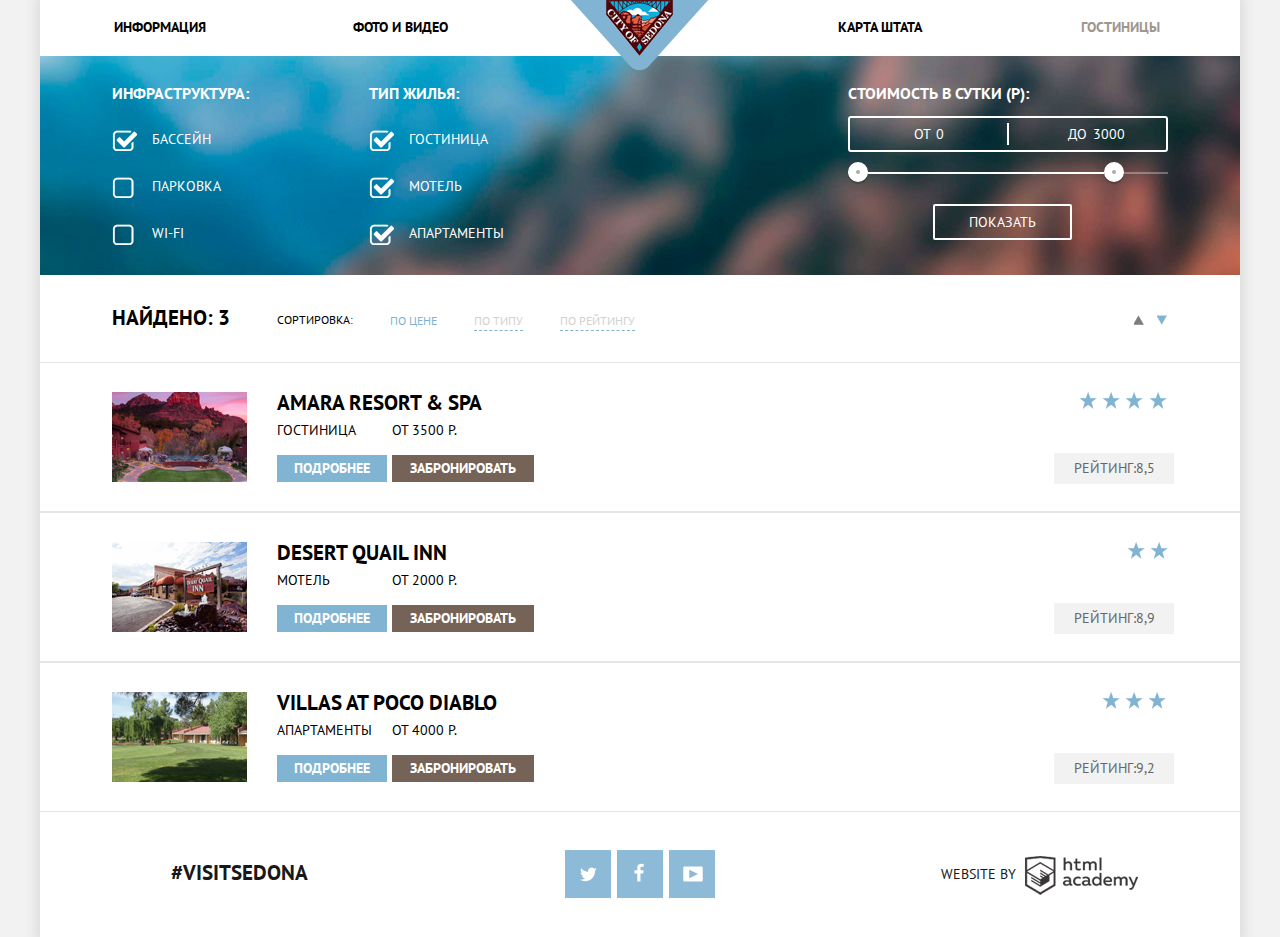
==== commit b9f847cb: "За Альянс!" ====
--- a/hotels.html
+++ b/hotels.html
@@ -13,19 +13,19 @@
         <nav class="main-navigation">
             <ul class="left-side">
               <li>
-                <a href="#">Информация</a>
+                <a href="index.html">Информация</a>
               </li>
               <li>
                 <a href="#">Фото и видео</a>
               </li>
             </ul>
-            <a class="logo" href="#"><img src="img/main_page.png" width="138" height="70" alt="Седона"></a>
+            <a class="logo" href="index.html"><img src="img/main_page.png" width="138" height="70" alt="Седона"></a>
             <ul class="right-side">
               <li>
                 <a href="#">Карта штата</a>
               </li>
               <li>
-                <a href="#">Гостиницы</a>
+                <a class="active">Гостиницы</a>
               </li>
             </ul>
         </nav>    
@@ -34,21 +34,33 @@
           <form method="post" action="#">
             <div class="infrastructure">
               <div class="form-title">Инфраструктура:</div>
+              <div>
               <input name="filters" id="pool" type="checkbox" checked value="бассейн">
               <label for="pool">Бассейн</label>
+              </div>
+              <div>
               <input name="filters" id="parking" type="checkbox" value="парковка">
               <label for="parking">Парковка</label>
+              </div>
+              <div>
               <input name="filters" id="wi-fi" type="checkbox" value="wi-fi">
               <label for="wi-fi">Wi-fi</label>
+              </div>
             </div>
             <div class="house-type">
               <div class="form-title">Тип жилья:</div>
+              <div>
               <input name="filters" id="hotel" type="checkbox" checked value="гостиница">
               <label for="hotel">Гостиница</label>
+              </div>
+              <div>
               <input name="filters" id="motel" type="checkbox" checked value="мотель">
               <label for="motel">Мотель</label>
+              </div>
+              <div>
               <input name="filters" id="apartments" type="checkbox" checked value="апартаменты">
               <label for="apartments">Апартаменты</label>
+              </div>
             </div>
             <div class="cost">
               <div class="form-title">Стоимость в сутки (Р):</div>
@@ -68,17 +80,17 @@
           </form>
         </div>
         <div class="search-results">
-          <div class="results-title clearfix">            
+          <div class="results-title clearfix">
             <h2>Найдено: 3</h2>
             <div class="sort-type">
               Сортировка:
-              <a href="#">По цене</a>
+              <a class="active">По цене</a>
               <a href="#">По типу</a>
               <a href="#">По рейтингу</a>
             </div>
             <div>
               <a href="#" class="ascending">По возрастанию</a>
-              <a href="#" class="descending">По убыванию</a>
+              <a class="descending active">По убыванию</a>
             </div>
           </div>
           <div class="results clearfix">
--- a/css/style.css
+++ b/css/style.css
@@ -29,18 +29,22 @@
 }
 
 .main-navigation a {
+  display: inline-block;
+  vertical-align: top;
   color: #000000;
   text-decoration: none;
   padding: 14px 0;
   font-weight: bold;
   font-size: 14px;
   line-height: 26px;
-  display: inline-block;
-  vertical-align: top;
 }
 
 .main-navigation a:hover {
- color: #81b3d2;
+  color: #81b3d2;
+}
+
+.main-navigation a:disabled {
+  color: #dbd8d5;
 }
 
 .main-navigation img {
@@ -53,6 +57,14 @@
   margin-left: -69px;
 }
 
+header a.active {
+  color: #a1968f;
+}
+
+header a.active:hover {
+  color: #604e43;
+}
+
 .main-navigation ul {
   display: table;
   table-layout: fixed;
@@ -75,7 +87,7 @@
 
 .main-img {  
   background: url(../img/white.png), url(../img/sedona.jpg);
-  background-color: #eledf5;
+  background-color: #e2f0f9;
   background-repeat: no-repeat;
   background-position: 50% 100%, 50% 29%;
   background-size: 100% auto, auto;
@@ -277,6 +289,7 @@
 .dates {
   margin-bottom: 30px;
   width: 100%;
+  position: relative;
 }
 
 .dates label {
@@ -294,16 +307,24 @@
   padding: 5px 10px;
   background-color: #f2f2f2;
   border: none;
-  width: 289px;
+  outline: none;
+  width: 326px;
 }
 
 .dates input:hover {
   background-color: #ebebeb;
 }
 
+.dates input:focus {
+  background-color: #ffffff;
+  outline: 2px solid #ebebeb;
+}
+
 .calendar {
-  display: inline-block;
-  vertical-align: middle;
+  display: block;
+  position: absolute;
+  right:0;
+  top:0;
   width: 38px;
   height: 38px;
   background-color: #f2f2f2;
@@ -316,6 +337,10 @@
 .calendar:hover {
   background-color: #ebebeb;
   background-position: -42px -4px;
+}
+
+.calendar:disabled {
+  background-position: -42px -39px;
 }
 
 .adults {
@@ -346,6 +371,10 @@
   color: #000000;
 }
 
+.increase:disabled {
+  color: #81b3d2;
+}
+
 .decrease {  
   display: inline-block;
   vertical-align: middle;
@@ -363,6 +392,10 @@
   color: #000000;
 }
 
+.decrease:disabled {
+  color: #81b3d2;
+}
+
 .adults input {
   display: inline-block;
   vertical-align: middle;
@@ -370,6 +403,7 @@
   padding: 6px 10px;
   background-color: #f2f2f2;
   border: none;
+  outline: none;
   width: 25px;
   margin-left: -5px;
 }
@@ -392,6 +426,7 @@
   padding: 6px 10px;
   background-color: #f2f2f2;
   border: none;
+  outline: none;
   width: 20px;
   margin-left: -5px;
 }
@@ -418,10 +453,15 @@
   background-color: #669ec0;
 }
 
+.btn:disabled {
+  background-color: #5496bd;
+  color: #94b9d2;
+}
+
 .map {
   width: 100%;
   height: 593px;
-  margin-bottom: -128px;
+  margin-bottom: -123px;
   overflow: hidden;
 }
 
@@ -431,6 +471,7 @@
   color: #ffffff;
   background-position: 0 50%;
   text-align: left;
+  outline: none;
   padding: 30px 0;
   font-weight: 600;
   font-size: 16px;
@@ -441,6 +482,7 @@
 .infrastructure {
   float: left;
   margin-left: 6%;
+  outline: none;
 }
 
 .infrastructure label {
@@ -450,16 +492,28 @@
   font-weight: 100;
   margin-top: 25px;
   cursor: pointer;
+  outline: none;
   position: relative;
 }
 
-label::before {
-  display: block;
-  
-  width: 24px;
+input[type="checkbox"] + label:before {
+  display: inline-block;
+  vertical-align: top;
+  content: '';
+  width: 25px;
   height: 22px;
-  background: url(../img/sprite.png);
-  background-position: -5px -5px;
+  margin-left: -40px;
+  margin-right: 15px;
+  background: url(../img/sprite.png) no-repeat;
+  background-position: -15px -443px;
+}
+
+input[type="checkbox"]:checked + label:before {
+  background-position: -15px -391px;
+}
+
+input[type="checkbox"]:disabled + label:before {
+  opacity: 0.5;
 }
 
 .infrastructure input {
@@ -468,11 +522,13 @@
   
 .house-type {
   float: left;
+  outline: none;
   margin-left: 10%;
 }
 
 .house-type label {
   display: block;
+  outline: none;
   padding-left: 40px;
   font-size: 14px;
   font-weight: 100;
@@ -486,6 +542,7 @@
 
 .cost {
   float: right;
+  outline: none;
   margin-right: 6%;
   width: 320px;
 }
@@ -494,6 +551,7 @@
   font-weight: 700;
   font-size: 16px;
   line-height: 21px;
+  outline: none;
   margin-top: -3px;
   margin-bottom: 9px;
 }
@@ -505,6 +563,7 @@
   border: 2px solid #ffffff;
   border-radius: 3px;
   font-size: 0;
+  outline: none;
   position: relative;
 }
 
@@ -516,6 +575,7 @@
   background: #ffffff;
   top: 50%;
   left: 50%;
+  outline: none;
   transform: translate(-50%, -50%);
 }
 
@@ -525,6 +585,7 @@
   font-size: 14px;
   font-weight: 100;
   line-height: 30px;
+  outline: none;
   cursor: pointer;
   padding-left: 64px;
 }
@@ -552,6 +613,7 @@
 .range-controls .scale {
   height: 2px;
   background: rgba(255, 255, 255, 0.3);
+  cursor: pointer;
 }
 
 .range-controls .bar {
@@ -587,8 +649,9 @@
 .btn-show {
   display: block;
   margin: 0 auto;
-  margin-top: -4px;
-  padding: 6px 38px;
+  margin-left: 85px;
+  margin-top: -5px;
+  padding: 6px 34px;
   font-size: 14px;
   line-height: 20px;
   color: #ffffff;
@@ -601,6 +664,12 @@
   font-weight: 100;
 }
 
+.cost a {
+  display: block;
+  margin: auto''
+  text-decoration: none;
+}
+
 .btn-show:hover {
   color: #000000;
   background: #ffffff;
@@ -634,15 +703,16 @@
 }
 
 .sort-type a {
+  display: inline-block;
+  vertical-align: middle;
+  text-decoration: none;
   margin-left: 34px;
-  display: inline-block;
-  text-decoration: none;
   color: #d1d1d1;
   border-bottom: 1px dashed #81b3d2;
   cursor: pointer;
 }
 
-.sort-type a:active {
+a.active {
   color: #81b3d2;
   border-bottom: none;
 }
@@ -690,7 +760,7 @@
   background-position: -15px -14px;
 }
 
-.descending:active {
+.descending.active {
   opacity: 1;
   background-position: -15px -51px;
 }
@@ -737,6 +807,7 @@
 
 .results-info p {
   display: inline-block;
+  vertical-align: middle;
   margin-top: 7px;
   margin-right: 5px;
   margin-bottom: 14px;
@@ -777,6 +848,7 @@
 
 .reserve-btn {
   display: inline-block;
+  vertical-align: top;
   background-color: #766357;
   width: 142px;
   text-align: center;
@@ -819,7 +891,6 @@
   width: 75px;
 }
 
-
 .rating {  
   position: absolute;
   text-align: center;
@@ -839,14 +910,13 @@
   color: #000000;
   background-color: #ffffff;
   min-height: 125px;
-  position: relative;
   opacity: 0.9;
 }
 
 .footer-hashtag {
   width: 33.33%;
   float: left;
-  margin-top: 45px;
+  margin-top: 48px;
 }
 
 .footer-hashtag a {
@@ -860,7 +930,7 @@
   width: 33.33%;
   float: left; 
   text-align: center;
-  margin-top: 35px;
+  margin-top: 38px;
   font-size: 0;
 }
 
@@ -885,7 +955,7 @@
 .footer-copyright {
   width: 33.33%;
   float: right;
-  margin-top: 32px;
+  margin-top: 35px;
 }
 
 .footer-copyright p {
@@ -896,6 +966,7 @@
 
 .footer-copyright a {
   display: inline-block;
+  vertical-align: top;
   width: 115px;
   height: 40px;
   background-image: url(../img/sprite.png);
@@ -908,18 +979,34 @@
   background-position: -3px -556px;
 }
 
+.footer-copyright a:disabled {
+  background-position: -3px -556px;
+}
+
 .social-btn-fb {
     background-position: -23px -107px;
 }
 
+.social-btn-fb:disabled {
+    background-position: -77px -107px;
+}
+
+.social-btn-tube {
+    background-position: -26px -240px;
+}
+
+.social-btn-tube:disabled {
+    background-position: -80px -240px;
+}
+
+.social-btn-twt {
+    background-position: -25px -305px;
+}
+
+.social-btn-twt:disabled {
+    background-position: -79px -305px;
+}
+
 .sprite-star {
     background-position: -20px -200px;
-}
-
-.social-btn-tube {
-    background-position: -26px -240px;
-}
-
-.social-btn-twt {
-    background-position: -25px -305px;
-}
+}